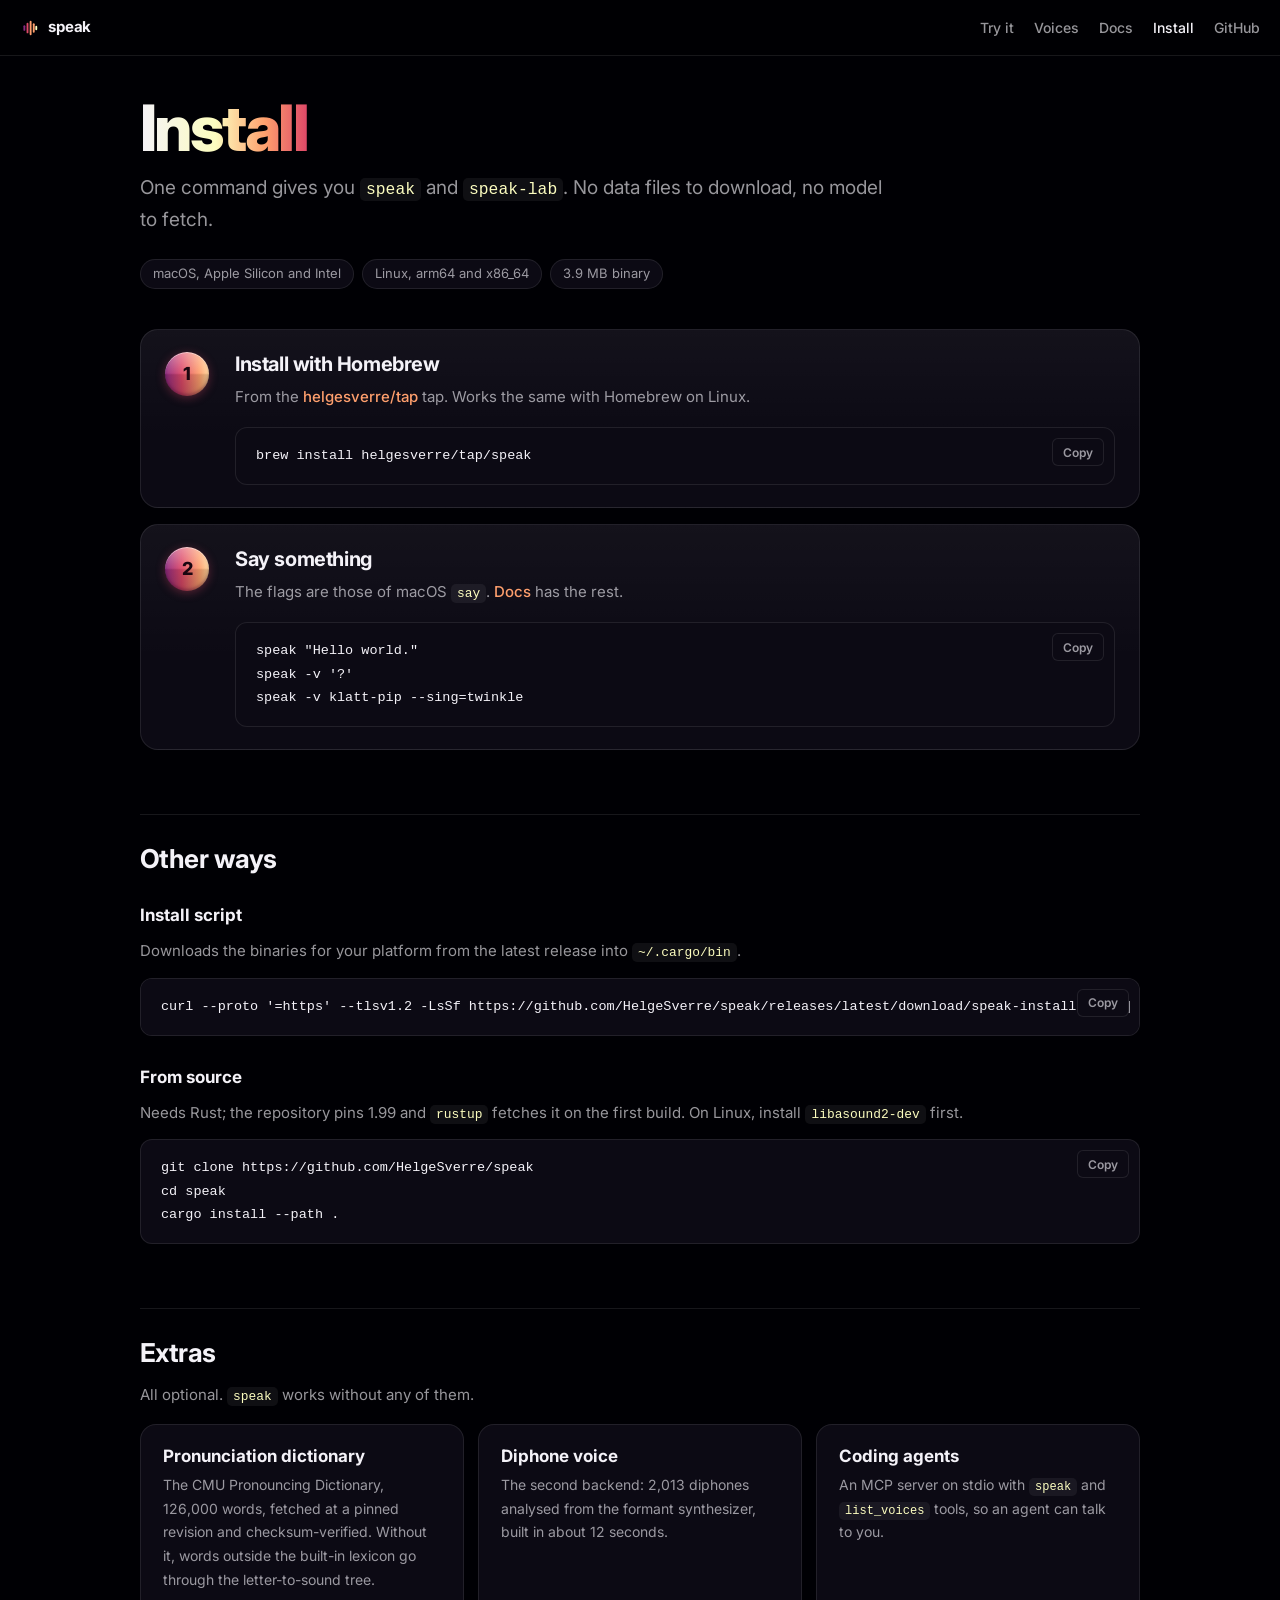
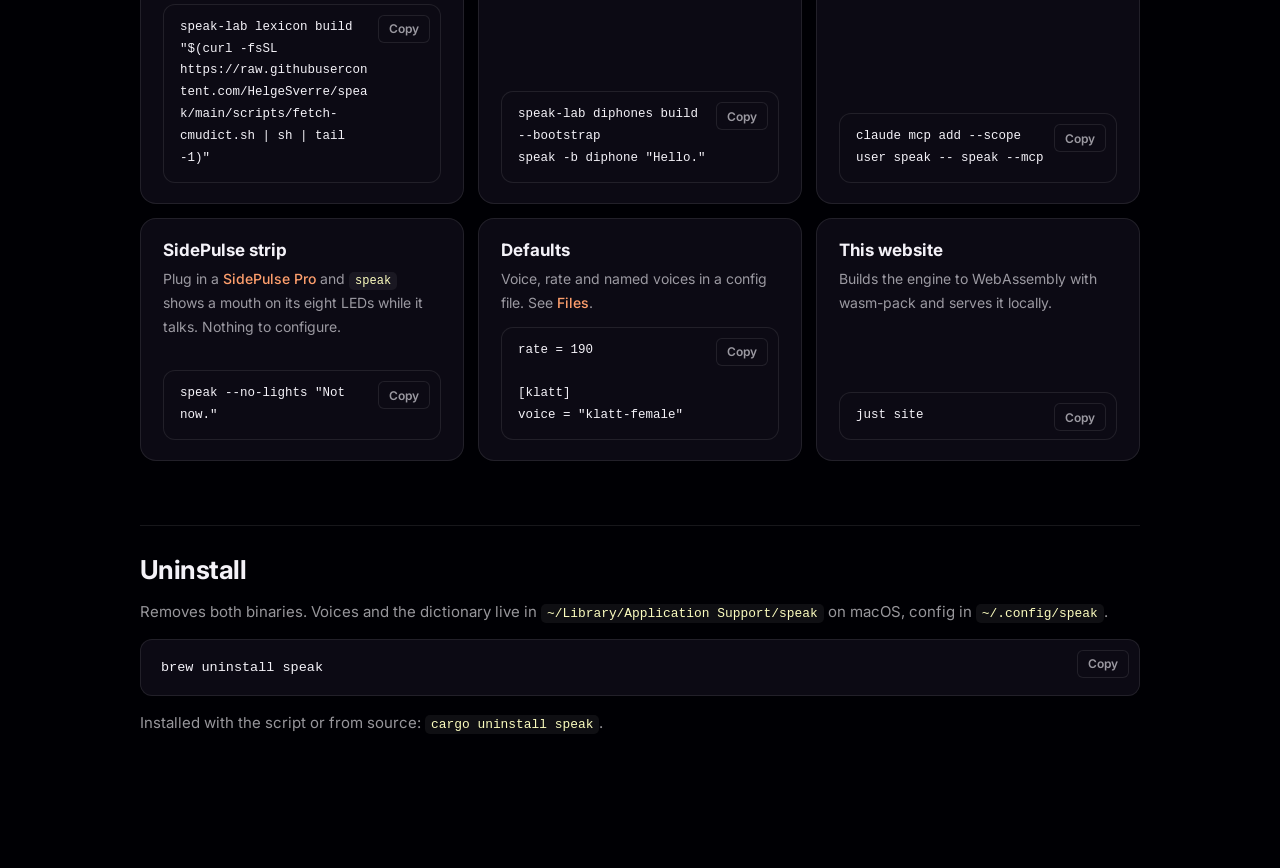
==== website/install.html @ 4596b424 "Browser build, MCP server, Homebrew release, and a shorter tail - Playback no longer waits ~3 s afte" ====
<!doctype html>
<html lang="en">
<head>
<meta charset="utf-8">
<title>Install · speak</title>
<meta name="viewport" content="width=device-width, initial-scale=1, viewport-fit=cover">
<meta name="description" content="Install speak with Homebrew, then add the CMU dictionary, the diphone voice, the MCP server for agents and a SidePulse strip.">
<meta name="theme-color" content="#000004">
<link rel="icon" type="image/svg+xml" href="logo.svg">
<link rel="preconnect" href="https://fonts.googleapis.com">
<link rel="preconnect" href="https://fonts.gstatic.com" crossorigin>
<link rel="stylesheet" href="https://fonts.googleapis.com/css2?family=Inter:wght@400;500;600;700;800&display=swap">
<link rel="stylesheet" href="home.css">
<link rel="stylesheet" href="docs.css">
</head>
<body class="page">
<header class="top">
  <a class="mark" href="./"><img src="logo.svg" alt="" width="20" height="20">speak</a>
  <nav>
    <a href="./">Try it</a>
    <a href="voices.html">Voices</a>
    <a href="docs.html">Docs</a>
    <a href="install.html" aria-current="page">Install</a>
    <a href="https://github.com/HelgeSverre/speak">GitHub</a>
  </nav>
</header>
<main class="content wide">
  <h1>Install</h1>
  <p class="lead">One command gives you <code>speak</code> and <code>speak-lab</code>. No data files to download, no model to fetch.</p>
  <ul class="facts">
    <li>macOS, Apple Silicon and Intel</li>
    <li>Linux, arm64 and x86_64</li>
    <li>3.9 MB binary</li>
  </ul>

  <ol class="steps">
    <li class="step">
      <h2>Install with Homebrew</h2>
      <p>From the <a href="https://github.com/HelgeSverre/homebrew-tap">helgesverre/tap</a> tap. Works the same with Homebrew on Linux.</p>
      <div class="block"><button class="copy" data-copy="#i-brew">Copy</button><pre id="i-brew" data-lang="sh"><code>brew install helgesverre/tap/speak</code></pre></div>
    </li>
    <li class="step">
      <h2>Say something</h2>
      <p>The flags are those of macOS <code>say</code>. <a href="docs.html">Docs</a> has the rest.</p>
      <div class="block"><button class="copy" data-copy="#i-try">Copy</button><pre id="i-try" data-lang="sh"><code>speak "Hello world."
speak -v '?'
speak -v klatt-pip --sing=twinkle</code></pre></div>
    </li>
  </ol>

  <h2>Other ways</h2>
  <h3>Install script</h3>
  <p>Downloads the binaries for your platform from the latest release into <code>~/.cargo/bin</code>.</p>
  <div class="block"><button class="copy" data-copy="#i-sh">Copy</button><pre id="i-sh" data-lang="sh"><code>curl --proto '=https' --tlsv1.2 -LsSf https://github.com/HelgeSverre/speak/releases/latest/download/speak-installer.sh | sh</code></pre></div>
  <h3>From source</h3>
  <p>Needs Rust; the repository pins 1.99 and <code>rustup</code> fetches it on the first build. On Linux, install <code>libasound2-dev</code> first.</p>
  <div class="block"><button class="copy" data-copy="#i-build">Copy</button><pre id="i-build" data-lang="sh"><code>git clone https://github.com/HelgeSverre/speak
cd speak
cargo install --path .</code></pre></div>

  <h2>Extras</h2>
  <p>All optional. <code>speak</code> works without any of them.</p>
  <div class="extras">
    <section class="extra">
      <h3>Pronunciation dictionary</h3>
      <p>The CMU Pronouncing Dictionary, 126,000 words, fetched at a pinned revision and checksum-verified. Without it, words outside the built-in lexicon go through the letter-to-sound tree.</p>
      <div class="block"><button class="copy" data-copy="#x-lex">Copy</button><pre id="x-lex" data-lang="sh"><code>speak-lab lexicon build &quot;$(curl -fsSL https://raw.githubusercontent.com/HelgeSverre/speak/main/scripts/fetch-cmudict.sh | sh | tail -1)&quot;</code></pre></div>
    </section>
    <section class="extra">
      <h3>Diphone voice</h3>
      <p>The second backend: 2,013 diphones analysed from the formant synthesizer, built in about 12 seconds.</p>
      <div class="block"><button class="copy" data-copy="#x-voice">Copy</button><pre id="x-voice" data-lang="sh"><code>speak-lab diphones build --bootstrap
speak -b diphone "Hello."</code></pre></div>
    </section>
    <section class="extra">
      <h3>Coding agents</h3>
      <p>An MCP server on stdio with <code>speak</code> and <code>list_voices</code> tools, so an agent can talk to you.</p>
      <div class="block"><button class="copy" data-copy="#x-mcp">Copy</button><pre id="x-mcp" data-lang="sh"><code>claude mcp add --scope user speak -- speak --mcp</code></pre></div>
    </section>
    <section class="extra">
      <h3>SidePulse strip</h3>
      <p>Plug in a <a href="https://sidepulse.io/pro">SidePulse Pro</a> and <code>speak</code> shows a mouth on its eight LEDs while it talks. Nothing to configure.</p>
      <div class="block"><button class="copy" data-copy="#x-pulse">Copy</button><pre id="x-pulse" data-lang="sh"><code>speak --no-lights "Not now."</code></pre></div>
    </section>
    <section class="extra">
      <h3>Defaults</h3>
      <p>Voice, rate and named voices in a config file. See <a href="docs.html#files">Files</a>.</p>
      <div class="block"><button class="copy" data-copy="#x-cfg">Copy</button><pre id="x-cfg" data-lang="toml"><code>rate = 190

[klatt]
voice = "klatt-female"</code></pre></div>
    </section>
    <section class="extra">
      <h3>This website</h3>
      <p>Builds the engine to WebAssembly with wasm-pack and serves it locally.</p>
      <div class="block"><button class="copy" data-copy="#x-site">Copy</button><pre id="x-site" data-lang="sh"><code>just site</code></pre></div>
    </section>
  </div>

  <h2>Uninstall</h2>
  <p>Removes both binaries. Voices and the dictionary live in <code>~/Library/Application Support/speak</code> on macOS, config in <code>~/.config/speak</code>.</p>
  <div class="block"><button class="copy" data-copy="#u-cmd">Copy</button><pre id="u-cmd" data-lang="sh"><code>brew uninstall speak</code></pre></div>
  <p>Installed with the script or from source: <code>cargo uninstall speak</code>.</p>
</main>
<script type="module">
  import { decorate } from "./engine.js";
  decorate();
</script>
</body>
</html>
---- website/home.css ----
/* Home: a full-screen instrument. Always dark; the spectrogram is the page.
 * The shared parts (tokens, nav, inputs, playhead) are also used by voices.css. */

:root {
  --ink: #000004;
  --ink-2: #0c0a14;
  --ink-3: #15121f;
  --line: rgba(255, 255, 255, 0.09);
  --fg: #f4f2f8;
  --fg-2: rgba(244, 242, 248, 0.62);
  --fg-3: rgba(244, 242, 248, 0.38);
  --hot: #fe9f6d;
  --hotter: #fcfdbf;
  --rose: #de4968;
  --plum: #8c2981;
  --magma: linear-gradient(90deg, var(--plum), var(--rose) 40%, var(--hot) 75%, var(--hotter));
  /* Raised: a soft top highlight and a darker base over the magma ramp. */
  --raised: linear-gradient(180deg, rgba(255, 255, 255, 0.38), rgba(255, 255, 255, 0.06) 48%, rgba(0, 0, 0, 0.12) 52%, rgba(0, 0, 0, 0.22)),
    linear-gradient(90deg, var(--plum), var(--rose) 38%, var(--hot) 78%, #ffd59a);
  --raised-shadow: inset 0 1px 0 rgba(255, 255, 255, 0.5), inset 0 -2px 3px rgba(60, 0, 40, 0.35),
    0 2px 10px rgba(222, 73, 104, 0.35);
  --font: "Inter", ui-sans-serif, system-ui, sans-serif;
  --mono: ui-monospace, "SF Mono", Menlo, Consolas, monospace;
  --tok-cmd: #fcfdbf;
  --tok-flag: #fe9f6d;
  --tok-str: #f4a8c0;
  --tok-plain: #f4f2f8;
  color-scheme: dark;
}

* {
  box-sizing: border-box;
}

[hidden] {
  display: none !important;
}

body {
  margin: 0;
  background: var(--ink);
  color: var(--fg);
  font: 400 15px/1.5 var(--font);
  -webkit-font-smoothing: antialiased;
  overflow: hidden;
}

.sr {
  position: absolute;
  width: 1px;
  height: 1px;
  overflow: hidden;
  clip-path: inset(50%);
}

:focus-visible {
  outline: 2px solid var(--hotter);
  outline-offset: 2px;
}

button {
  font: 600 14px var(--font);
  cursor: pointer;
}

select,
input:not([type="range"], [type="checkbox"], [type="radio"]) {
  font: 500 14px var(--font);
  color: var(--fg);
  background: var(--ink-2);
  border: 1px solid var(--line);
  border-radius: 8px;
  height: 36px;
  padding: 0 10px;
  width: 100%;
}
select:focus,
input:focus {
  border-color: var(--hot);
  outline: 0;
}
::placeholder {
  color: var(--fg-3);
}

.cmdline .arg {
  display: block;
  padding-left: 4ch;
  text-indent: -2ch;
}
.cmdline .arg.first {
  padding-left: 2ch;
}
.cmdline .arg:not(:last-child)::after {
  content: " \\";
  color: var(--fg-3);
}
.tok-cmd { color: var(--tok-cmd); white-space: nowrap; }
.tok-flag { color: var(--tok-flag); white-space: nowrap; }
.tok-str { color: var(--tok-str); }
.tok-plain { color: var(--tok-plain); }

.err {
  margin: 0;
  font-size: 13px;
  color: var(--rose);
}

.playhead {
  position: absolute;
  top: 0;
  bottom: 0;
  left: 0;
  width: 2px;
  background: var(--hotter);
  box-shadow: 0 0 18px 2px rgba(252, 253, 191, 0.55);
  pointer-events: none;
  will-change: transform;
  z-index: 3;
}

/* ── Stage ───────────────────────────────────────────────── */

.stage {
  height: 100vh;
  height: 100dvh;
  display: grid;
  grid-template-rows: auto auto auto auto minmax(0, 1fr) auto;
  grid-template-columns: minmax(0, 1fr);
  grid-template-areas: "top" "field" "controls" "sing" "scope" "bar";
  padding: env(safe-area-inset-top, 0px) max(20px, env(safe-area-inset-right, 0px)) 0 max(20px, env(safe-area-inset-left, 0px));
}

.top { grid-area: top; }
.field { grid-area: field; }
.controls { grid-area: controls; }
.singbar { grid-area: sing; }
.scope { grid-area: scope; }
.bar { grid-area: bar; }

/* The navbar, identical on every page: full width, a hairline under it. */
.top {
  position: sticky;
  top: 0;
  z-index: 20;
  display: flex;
  align-items: center;
  justify-content: space-between;
  gap: 16px;
  height: calc(56px + env(safe-area-inset-top, 0px));
  padding: env(safe-area-inset-top, 0px) max(20px, env(safe-area-inset-right, 0px)) 0 max(20px, env(safe-area-inset-left, 0px));
  background: rgba(0, 0, 4, 0.82);
  backdrop-filter: blur(12px);
  border-bottom: 1px solid var(--line);
}
/* On the home page the stage already pads the sides and the top. */
.stage > .top {
  margin: calc(-1 * env(safe-area-inset-top, 0px)) calc(-1 * max(20px, env(safe-area-inset-right, 0px))) 0 calc(-1 * max(20px, env(safe-area-inset-left, 0px)));
}
.top nav a[aria-current="page"] {
  color: var(--fg);
}
.mark {
  display: flex;
  gap: 8px;
  align-items: center;
  color: var(--fg);
  text-decoration: none;
  font-weight: 700;
  letter-spacing: -0.01em;
}
.top nav {
  display: flex;
  gap: 20px;
  overflow-x: auto;
  scrollbar-width: none;
}
.top nav a {
  color: var(--fg-2);
  text-decoration: none;
  font-size: 14px;
  font-weight: 500;
  white-space: nowrap;
}
.top nav a:hover {
  color: var(--fg);
}

/* ── Text field with the play button inside ──────────────── */

.field {
  position: relative;
  margin: 1.5vh 0 14px;
}
.say {
  display: block;
  width: 100%;
  resize: none;
  border: 1px solid var(--line);
  border-radius: 18px;
  outline: 0;
  background: var(--ink-2);
  color: var(--fg);
  font: 700 clamp(24px, 3.4vw, 50px) / 1.15 var(--font);
  letter-spacing: -0.025em;
  padding: 0.42em 3.2em 0.5em 0.6em;
  caret-color: var(--hot);
  field-sizing: content;
  min-height: 2em;
  max-height: 28vh;
  transition: border-color 0.15s, box-shadow 0.15s;
}
.say:hover {
  border-color: rgba(255, 255, 255, 0.18);
}
.say:focus {
  border-color: rgba(254, 159, 109, 0.7);
  box-shadow: 0 0 0 4px rgba(254, 159, 109, 0.12);
}
.say::selection {
  background: rgba(254, 159, 109, 0.35);
}
.play {
  position: absolute;
  right: 14px;
  top: 50%;
  transform: translateY(-50%);
  width: clamp(48px, 4.6vw, 64px);
  aspect-ratio: 1;
  border: 0;
  border-radius: 50%;
  background: var(--raised);
  background-origin: border-box;
  color: var(--ink);
  display: grid;
  place-items: center;
  box-shadow: var(--raised-shadow), 0 6px 30px rgba(222, 73, 104, 0.35);
  transition: transform 0.12s, box-shadow 0.2s;
}
.play:hover:not(:disabled) {
  transform: translateY(-50%) scale(1.05);
  box-shadow: var(--raised-shadow), 0 8px 40px rgba(254, 159, 109, 0.45);
}
.play:disabled {
  opacity: 0.35;
  cursor: wait;
}
.play svg {
  width: 44%;
  fill: currentColor;
}
.play .i-stop,
.play.on .i-play {
  display: none;
}
.play.on .i-stop {
  display: block;
}

/* ── Voice chips and the rate ruler ──────────────────────── */

.controls {
  display: flex;
  align-items: center;
  gap: 16px;
  margin-bottom: 16px;
  min-width: 0;
}
.voices {
  flex: 1;
  min-width: 0;
  display: flex;
  gap: 6px;
  overflow-x: auto;
  scrollbar-width: none;
  mask-image: linear-gradient(90deg, #000 92%, transparent);
  padding: 2px;
}
.chip {
  flex: none;
  height: 36px;
  padding: 0 14px;
  border-radius: 18px;
  border: 1px solid var(--line);
  background: var(--ink-2);
  color: var(--fg-2);
  font: 600 13px var(--font);
  transition: color 0.15s, border-color 0.15s, background 0.15s;
}
.chip:hover {
  color: var(--fg);
  border-color: rgba(255, 255, 255, 0.2);
}
.chip[aria-checked="true"],
.mode button[aria-checked="true"],
.preset.on {
  color: #1a0610;
  border-color: transparent;
  background: var(--raised);
  background-origin: border-box;
  box-shadow: var(--raised-shadow);
  text-shadow: 0 1px 0 rgba(255, 255, 255, 0.35);
}

.mode {
  flex: none;
  display: flex;
  padding: 3px;
  gap: 3px;
  border-radius: 21px;
  border: 1px solid var(--line);
  background: var(--ink-2);
}
.mode button {
  height: 30px;
  padding: 0 16px;
  border-radius: 15px;
  border: 1px solid transparent;
  background: transparent;
  color: var(--fg-2);
  font: 700 13px var(--font);
}
.mode button:hover {
  color: var(--fg);
}

.singbar {
  display: flex;
  gap: 10px;
  align-items: center;
  margin: -4px 0 16px;
  min-width: 0;
}
.presets {
  flex: none;
  display: flex;
  gap: 6px;
}
.preset {
  height: 34px;
  padding: 0 12px;
  border-radius: 17px;
  border: 1px solid var(--line);
  background: var(--ink-2);
  color: var(--fg-2);
  font: 600 12px var(--font);
}
.preset:hover {
  color: var(--fg);
  border-color: rgba(255, 255, 255, 0.2);
}
.melody.bad {
  border-color: var(--rose) !important;
}
.melody {
  flex: 1;
  min-width: 0;
  height: 34px !important;
  border-radius: 17px !important;
  padding: 0 14px !important;
  font: 500 13px var(--mono) !important;
  color: var(--hotter) !important;
}

.rate {
  flex: none;
  position: relative;
  width: 220px;
  height: 36px;
  border-radius: 18px;
  border: 1px solid var(--line);
  background:
    repeating-linear-gradient(90deg, transparent 0 9px, rgba(255, 255, 255, 0.1) 9px 10px) center / 100% 40% no-repeat,
    var(--ink-2);
  cursor: ew-resize;
  touch-action: none;
  overflow: hidden;
  user-select: none;
}
.rate:focus-visible {
  outline-offset: 2px;
}
.rate-fill {
  position: absolute;
  inset: 0 auto 0 0;
  width: 25%;
  background:
    linear-gradient(180deg, rgba(255, 255, 255, 0.22), transparent 50%, rgba(0, 0, 0, 0.2)),
    linear-gradient(90deg, rgba(140, 41, 129, 0.6), rgba(254, 159, 109, 0.85));
  border-right: 2px solid var(--hotter);
}
.rate-label {
  position: absolute;
  inset: 0;
  display: flex;
  align-items: center;
  justify-content: center;
  gap: 4px;
  font: 500 12px var(--mono);
  color: var(--fg-2);
  pointer-events: none;
}
.rate-label b {
  font-size: 14px;
  color: var(--fg);
}

/* ── Spectrogram, pitch curve ────────────────────────────── */

.scope {
  position: relative;
  min-height: 180px;
  margin-inline: calc(-1 * max(20px, env(safe-area-inset-left, 0px)));
  border-block: 1px solid var(--line);
  background: var(--ink);
  overflow: hidden;
}
#spec {
  position: absolute;
  inset: 32px 0 0;
  width: 100%;
  height: calc(100% - 32px);
  display: block;
}
.words {
  position: absolute;
  inset: 0 0 auto;
  height: 32px;
  font: 500 13px/32px var(--font);
  color: var(--fg-3);
  border-bottom: 1px solid var(--line);
  overflow: hidden;
}
.words span {
  position: absolute;
  top: 0;
  padding-left: 6px;
  border-left: 1px solid var(--line);
  white-space: nowrap;
  overflow: hidden;
  transition: color 0.1s linear;
}
.words span.now {
  color: var(--hotter);
  border-left-color: var(--hot);
}
.words span.said {
  color: var(--fg-2);
}

.pitch {
  position: absolute;
  inset: 32px 0 0;
  width: 100%;
  height: calc(100% - 32px);
  overflow: visible;
  z-index: 2;
}
.pitch .curve {
  fill: none;
  stroke: var(--hotter);
  stroke-width: 2;
  stroke-linejoin: round;
  filter: drop-shadow(0 0 6px rgba(252, 253, 191, 0.6));
}
.pitch .shadow {
  fill: none;
  stroke: rgba(0, 0, 4, 0.75);
  stroke-width: 6;
  stroke-linejoin: round;
}
.pitch .grid {
  stroke: rgba(255, 255, 255, 0.07);
  stroke-dasharray: 2 6;
}
.pitch .grid-label {
  fill: var(--fg-3);
  font: 500 10px var(--mono);
}
.pitch .dot {
  fill: var(--ink);
  stroke: var(--hotter);
  stroke-width: 2;
  cursor: ns-resize;
}
.pitch .dot:hover,
.pitch .dot.drag {
  fill: var(--hotter);
}
.pitch .hit {
  fill: transparent;
  cursor: ns-resize;
}
.pitch .hz {
  fill: var(--hotter);
  font: 600 11px var(--mono);
  paint-order: stroke;
  stroke: var(--ink);
  stroke-width: 3px;
}

.pitch .row-line {
  stroke: rgba(255, 255, 255, 0.05);
}
.pitch .row-line.c {
  stroke: rgba(255, 255, 255, 0.14);
}
.pitch .row-label {
  fill: var(--fg-3);
  font: 500 10px var(--mono);
}
.pitch .note rect {
  fill: url(#note-fill);
  stroke: rgba(252, 253, 191, 0.85);
  stroke-width: 1;
  cursor: ns-resize;
}
.pitch .note.loop rect {
  opacity: 0.55;
}
.pitch .note.drag rect,
.pitch .note:hover rect {
  stroke: var(--hotter);
  stroke-width: 2;
}
.pitch .note text {
  fill: #1a0610;
  font: 700 10px var(--mono);
  pointer-events: none;
}
.pitch .note .edge {
  fill: transparent;
  stroke: none;
  cursor: ew-resize;
}

.veil {
  position: absolute;
  top: 32px;
  bottom: 0;
  right: 0;
  left: 0;
  background: rgba(0, 0, 4, 0.62);
  pointer-events: none;
  z-index: 1;
}
.hud {
  position: absolute;
  left: 12px;
  top: 42px;
  display: flex;
  gap: 8px;
  align-items: center;
  z-index: 4;
}
.hud span {
  padding: 3px 9px;
  border-radius: 6px;
  background: rgba(0, 0, 4, 0.72);
  font: 500 12px var(--mono);
  color: var(--fg-3);
}
.hud span.err {
  color: var(--rose);
}
.reset {
  height: 24px;
  padding: 0 10px;
  border-radius: 6px;
  border: 1px solid rgba(254, 159, 109, 0.5);
  background: rgba(0, 0, 4, 0.72);
  color: var(--hot);
  font-size: 12px;
}
.hint-pitch {
  position: absolute;
  right: 14px;
  top: 42px;
  padding: 3px 9px;
  border-radius: 6px;
  background: rgba(0, 0, 4, 0.72);
  font: 500 12px var(--font);
  color: var(--fg-2);
  pointer-events: none;
  z-index: 4;
  transition: opacity 0.4s;
}
.hint-pitch.gone {
  opacity: 0;
}


/* ── Footer: LEDs and the command ────────────────────────── */

.pulse {
  position: relative;
  flex: none;
  border-radius: 20px;
}
.pop {
  position: absolute;
  left: 0;
  bottom: calc(100% + 12px);
  width: 300px;
  padding: 14px 16px;
  border-radius: 12px;
  background: var(--ink-3);
  border: 1px solid rgba(255, 255, 255, 0.14);
  box-shadow: 0 18px 50px rgba(0, 0, 0, 0.6);
  font-size: 13px;
  line-height: 1.5;
  color: var(--fg-2);
  opacity: 0;
  visibility: hidden;
  transform: translateY(4px);
  transition: opacity 0.15s, transform 0.15s, visibility 0.15s;
  z-index: 10;
}
/* A bridge so the pointer can travel from the strip to the card. */
.pop::after {
  content: "";
  position: absolute;
  left: 0;
  right: 0;
  top: 100%;
  height: 14px;
}
.pulse:hover .pop,
.pulse:focus-within .pop {
  opacity: 1;
  visibility: visible;
  transform: none;
}
.pop strong {
  display: block;
  color: var(--fg);
  font-size: 14px;
  margin-bottom: 4px;
}
.pop p {
  margin: 0 0 8px;
}
.pop code {
  font: 500 12px var(--mono);
  color: var(--hotter);
}
.pop a {
  color: var(--hot);
  font-weight: 600;
  text-decoration: none;
}
.pop a:hover {
  text-decoration: underline;
}
.pulse:hover .strip {
  border-color: rgba(255, 255, 255, 0.22);
}

.bar {
  display: flex;
  align-items: center;
  gap: 16px;
  padding: 12px 0 calc(14px + env(safe-area-inset-bottom, 0px));
}
.strip {
  flex: none;
  display: grid;
  grid-template-columns: repeat(8, 12px);
  gap: 6px;
  padding: 11px 14px;
  border-radius: 20px;
  background: #050407;
  border: 1px solid var(--line);
}
.strip i {
  width: 12px;
  height: 12px;
  border-radius: 50%;
  background: var(--led, #0e0c14);
  box-shadow: 0 0 12px 2px var(--glow, transparent);
}
.cmdline {
  flex: 1;
  display: flex;
  align-items: center;
  gap: 6px;
  min-width: 0;
  background: var(--ink-2);
  border: 1px solid var(--line);
  border-radius: 10px;
  padding: 5px 5px 5px 14px;
}
.cmdline {
  align-items: flex-start;
}
.cmdline pre {
  flex: 1;
  margin: 0;
  padding: 1px 0;
  white-space: pre-wrap;
  overflow-wrap: break-word;
  max-height: calc(6 * 22px + 2px);
  overflow-y: auto;
  font: 500 13px/22px var(--mono);
}
.copy {
  flex: none;
  height: 28px;
  padding: 0 10px;
  border-radius: 6px;
  font-size: 12px;
  color: var(--fg-2);
  background: transparent;
  border: 1px solid var(--line);
}
.copy:hover {
  color: var(--fg);
  border-color: var(--fg-3);
}
.copy.done {
  color: var(--hot);
  border-color: var(--hot);
}

@media (max-width: 760px) {
  .controls {
    flex-direction: column;
    align-items: stretch;
    gap: 10px;
  }
  .rate {
    width: 100%;
  }
  .bar {
    flex-direction: column;
    align-items: stretch;
    gap: 10px;
  }
  .pulse {
    display: none;
  }
  .hint-pitch {
    display: none;
  }
}
---- website/docs.css ----
/* Docs and Install: reading pages in the home page's dark style. Builds on home.css. */

body.page {
  overflow: auto;
}
html {
  scroll-padding-top: 80px;
}


a {
  color: var(--hot);
  text-decoration: none;
  font-weight: 500;
}
a:hover {
  color: var(--hotter);
  text-decoration: underline;
  text-underline-offset: 3px;
}

/* ── Layout ──────────────────────────────────────────────── */

.layout {
  display: flex;
  max-width: 1240px;
  margin: 0 auto;
}
.sidebar {
  position: sticky;
  top: 56px;
  align-self: flex-start;
  width: 240px;
  flex-shrink: 0;
  max-height: calc(100vh - 56px);
  overflow-y: auto;
  padding: 36px 24px 80px max(24px, env(safe-area-inset-left, 0px));
  scrollbar-width: thin;
}
.sidebar h2 {
  margin: 0 0 6px;
  padding: 0;
  border: 0;
  font-size: 11px;
  font-weight: 600;
  text-transform: uppercase;
  letter-spacing: 0.08em;
  color: var(--fg-3);
}
.sidebar ul {
  list-style: none;
  margin: 0 0 24px;
  padding: 0;
}
.sidebar a {
  display: block;
  padding: 5px 10px;
  margin-left: -10px;
  border-radius: 8px;
  font-size: 14px;
  color: var(--fg-2);
}
.sidebar a:hover,
.sidebar a.on {
  color: var(--fg);
  background: rgba(255, 255, 255, 0.05);
  text-decoration: none;
}
.sidebar a.on {
  color: var(--hotter);
}

.content {
  flex: 1;
  min-width: 0;
  max-width: 880px;
  padding: 40px 40px 120px;
}
.content.wide {
  max-width: 1080px;
  margin: 0 auto;
}
@media (max-width: 960px) {
  .sidebar {
    display: none;
  }
  .content {
    padding: 28px max(20px, env(safe-area-inset-left, 0px)) 96px;
  }
}

/* ── Type ────────────────────────────────────────────────── */

.content h1 {
  margin: 0 0 12px;
  font: 800 clamp(40px, 5vw, 64px) / 1 var(--font);
  letter-spacing: -0.04em;
  background: linear-gradient(90deg, var(--fg), var(--hotter) 45%, var(--hot) 75%, var(--rose));
  -webkit-background-clip: text;
  background-clip: text;
  color: transparent;
  width: fit-content;
}
.lead {
  margin: 0 0 8px;
  font-size: 19px;
  line-height: 1.55;
  color: var(--fg-2);
  max-width: 40em;
}
.content h2 {
  margin: 64px 0 14px;
  padding-top: 28px;
  border-top: 1px solid var(--line);
  font: 700 26px / 1.2 var(--font);
  letter-spacing: -0.02em;
  color: var(--fg);
}
.content h3 {
  margin: 30px 0 8px;
  font: 700 17px / 1.3 var(--font);
  color: var(--fg);
}
.content p {
  margin: 12px 0;
  line-height: 1.7;
  color: var(--fg-2);
}
.content strong {
  color: var(--fg);
}
:not(pre) > code {
  font: 500 0.86em var(--mono);
  color: var(--hotter);
  background: rgba(255, 255, 255, 0.06);
  border-radius: 5px;
  padding: 2px 6px;
}
a > code {
  color: inherit;
}

/* ── Code blocks ─────────────────────────────────────────── */

.block {
  position: relative;
  margin: 14px 0;
  background: var(--ink-2);
  border: 1px solid var(--line);
  border-radius: 12px;
  overflow-x: auto;
}
.block pre {
  margin: 0;
  padding: 16px 20px;
  padding-right: 80px;
  font: 500 13.5px/1.75 var(--mono);
  color: var(--tok-plain);
  white-space: pre;
  width: fit-content;
  min-width: 100%;
}
.block .copy {
  position: absolute;
  top: 10px;
  right: 10px;
  background: var(--ink-2);
}
.tok-key { color: var(--rose); }
.tok-num { color: var(--hot); }
.tok-com { color: var(--fg-3); }

/* ── Tables ──────────────────────────────────────────────── */

.table {
  margin: 18px 0;
  overflow-x: auto;
  border: 1px solid var(--line);
  border-radius: 12px;
}
table {
  border-collapse: collapse;
  width: 100%;
  font-size: 14px;
  line-height: 1.6;
}
th,
td {
  padding: 10px 16px;
  text-align: left;
  vertical-align: top;
  border-bottom: 1px solid var(--line);
  color: var(--fg-2);
}
tr:last-child > * {
  border-bottom: 0;
}
th {
  font-size: 11px;
  font-weight: 600;
  text-transform: uppercase;
  letter-spacing: 0.07em;
  color: var(--fg-3);
  background: rgba(255, 255, 255, 0.02);
}
td:first-child {
  white-space: nowrap;
}
@media (max-width: 640px) {
  td:first-child {
    white-space: normal;
  }
}

/* ── Install page ────────────────────────────────────────── */

.facts {
  display: flex;
  flex-wrap: wrap;
  gap: 8px;
  margin: 22px 0 0;
  padding: 0;
  list-style: none;
}
.facts li {
  height: 30px;
  display: flex;
  align-items: center;
  padding: 0 12px;
  border-radius: 15px;
  border: 1px solid var(--line);
  background: var(--ink-2);
  font-size: 13px;
  color: var(--fg-2);
}

.steps {
  list-style: none;
  margin: 40px 0 0;
  padding: 0;
  display: grid;
  gap: 16px;
  counter-reset: step;
}
.step {
  display: grid;
  grid-template-columns: 52px minmax(0, 1fr);
  gap: 4px 18px;
  padding: 22px 24px 18px;
  border-radius: 18px;
  border: 1px solid var(--line);
  background: linear-gradient(180deg, rgba(255, 255, 255, 0.03), transparent 60%), var(--ink-2);
  counter-increment: step;
}
.step::before {
  content: counter(step);
  grid-row: span 3;
  width: 44px;
  height: 44px;
  border-radius: 50%;
  display: grid;
  place-items: center;
  font: 800 18px var(--font);
  color: #1a0610;
  background: var(--raised);
  box-shadow: var(--raised-shadow);
}
.step h2 {
  margin: 0;
  padding: 0;
  border: 0;
  font-size: 20px;
  align-self: center;
}
.step p {
  margin: 4px 0;
}
.step .block {
  margin: 10px 0 4px;
}
@media (max-width: 560px) {
  .step {
    grid-template-columns: minmax(0, 1fr);
  }
  .step::before {
    grid-row: auto;
  }
}

.extras {
  display: grid;
  grid-template-columns: repeat(auto-fill, minmax(min(100%, 320px), 1fr));
  gap: 14px;
  margin-top: 16px;
}
.extra {
  display: flex;
  flex-direction: column;
  gap: 6px;
  min-width: 0;
  padding: 20px 22px;
  border-radius: 16px;
  border: 1px solid var(--line);
  background: var(--ink-2);
}
.extra h3 {
  margin: 0;
}
.extra p {
  margin: 0 0 6px;
  font-size: 14px;
  flex: 1;
}
.extra .block {
  margin: 0;
}
.extra .block pre {
  padding: 12px 16px;
  padding-right: 72px;
  font-size: 12.5px;
  white-space: pre-wrap;
  overflow-wrap: anywhere;
  width: auto;
}
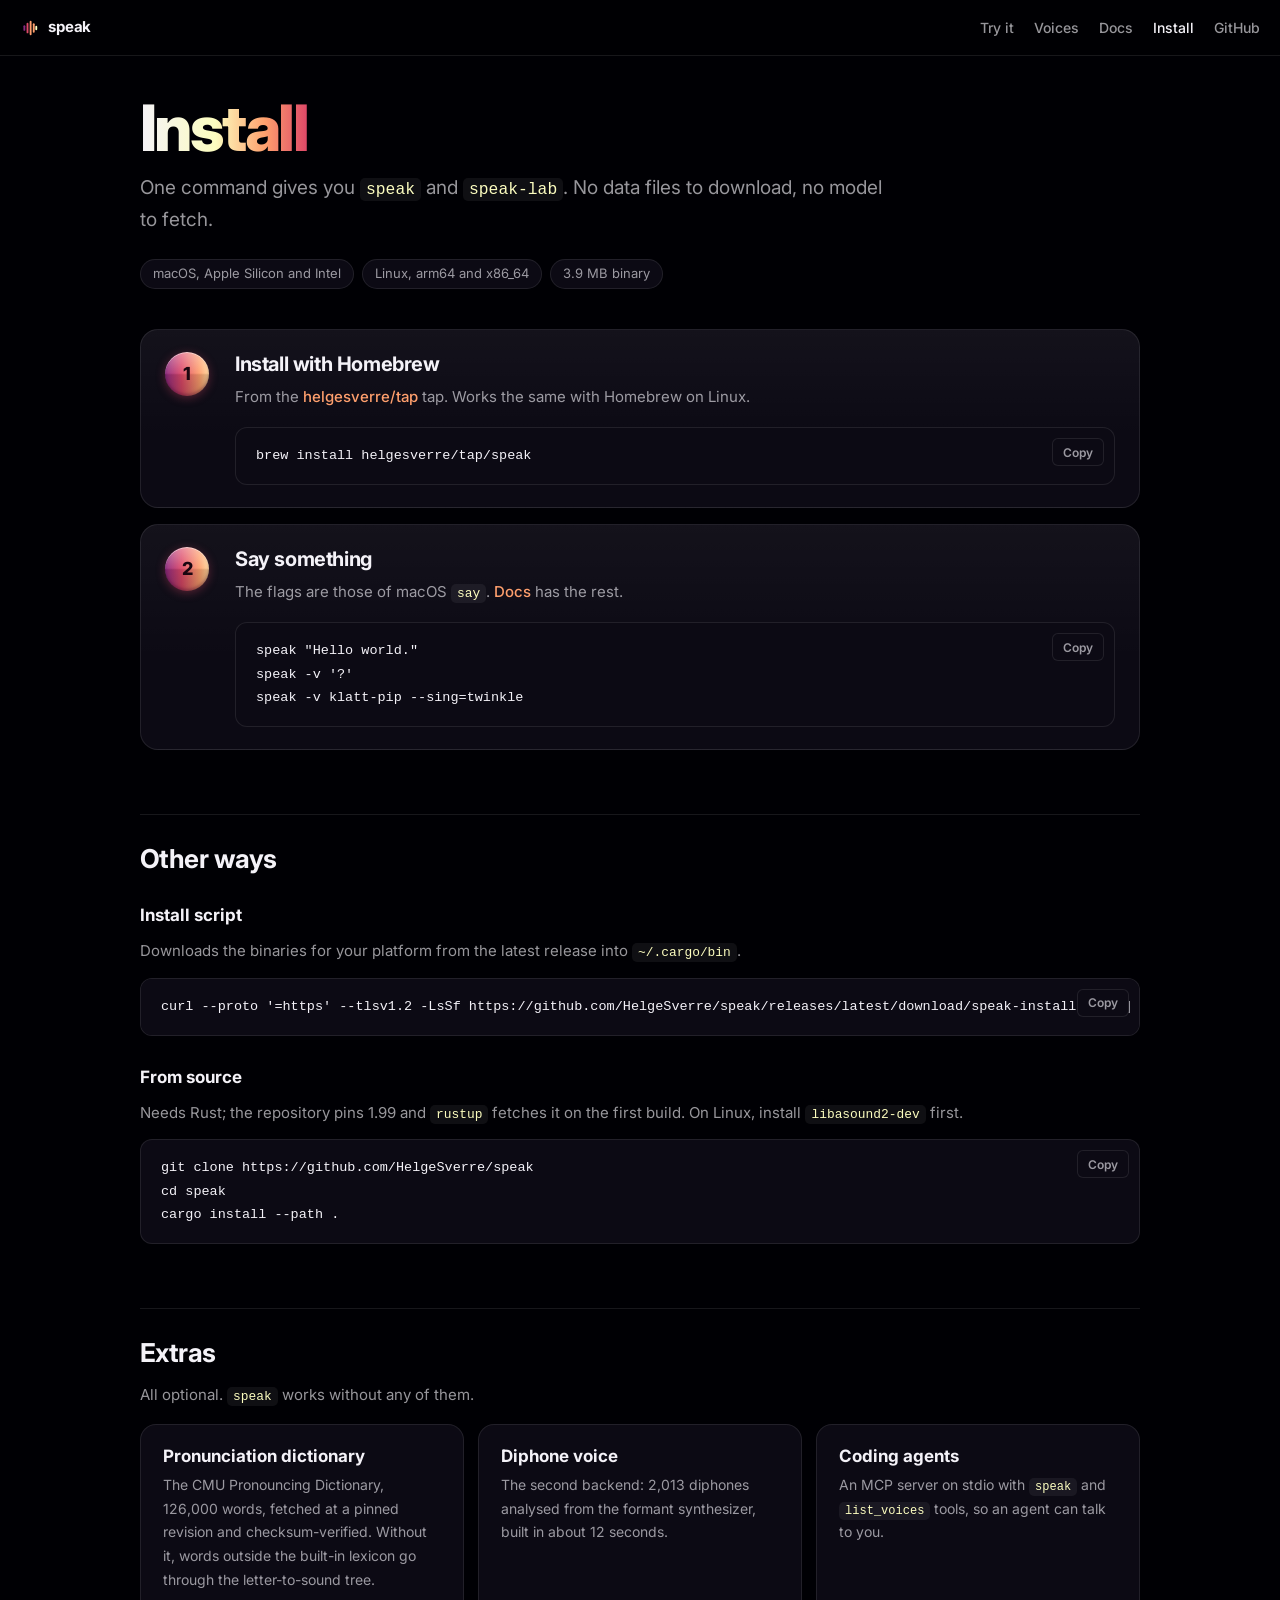
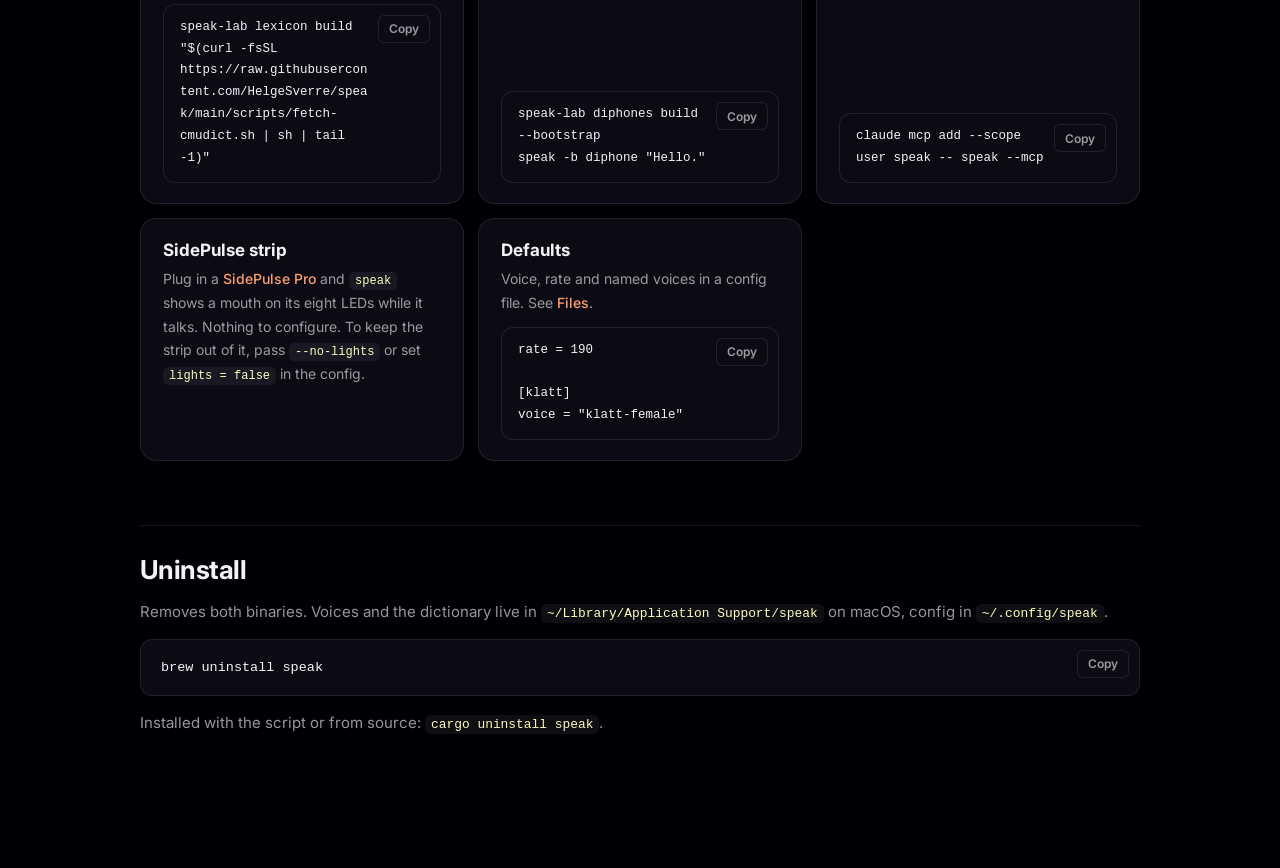
==== commit 825a37be: "Install page: no website card; SidePulse card explains how to turn it off instead of showing it" ====
--- a/website/install.html
+++ b/website/install.html
@@ -79,8 +79,7 @@
     </section>
     <section class="extra">
       <h3>SidePulse strip</h3>
-      <p>Plug in a <a href="https://sidepulse.io/pro">SidePulse Pro</a> and <code>speak</code> shows a mouth on its eight LEDs while it talks. Nothing to configure.</p>
-      <div class="block"><button class="copy" data-copy="#x-pulse">Copy</button><pre id="x-pulse" data-lang="sh"><code>speak --no-lights "Not now."</code></pre></div>
+      <p>Plug in a <a href="https://sidepulse.io/pro">SidePulse Pro</a> and <code>speak</code> shows a mouth on its eight LEDs while it talks. Nothing to configure. To keep the strip out of it, pass <code>--no-lights</code> or set <code>lights = false</code> in the config.</p>
     </section>
     <section class="extra">
       <h3>Defaults</h3>
@@ -89,11 +88,6 @@
 
 [klatt]
 voice = "klatt-female"</code></pre></div>
-    </section>
-    <section class="extra">
-      <h3>This website</h3>
-      <p>Builds the engine to WebAssembly with wasm-pack and serves it locally.</p>
-      <div class="block"><button class="copy" data-copy="#x-site">Copy</button><pre id="x-site" data-lang="sh"><code>just site</code></pre></div>
     </section>
   </div>
 
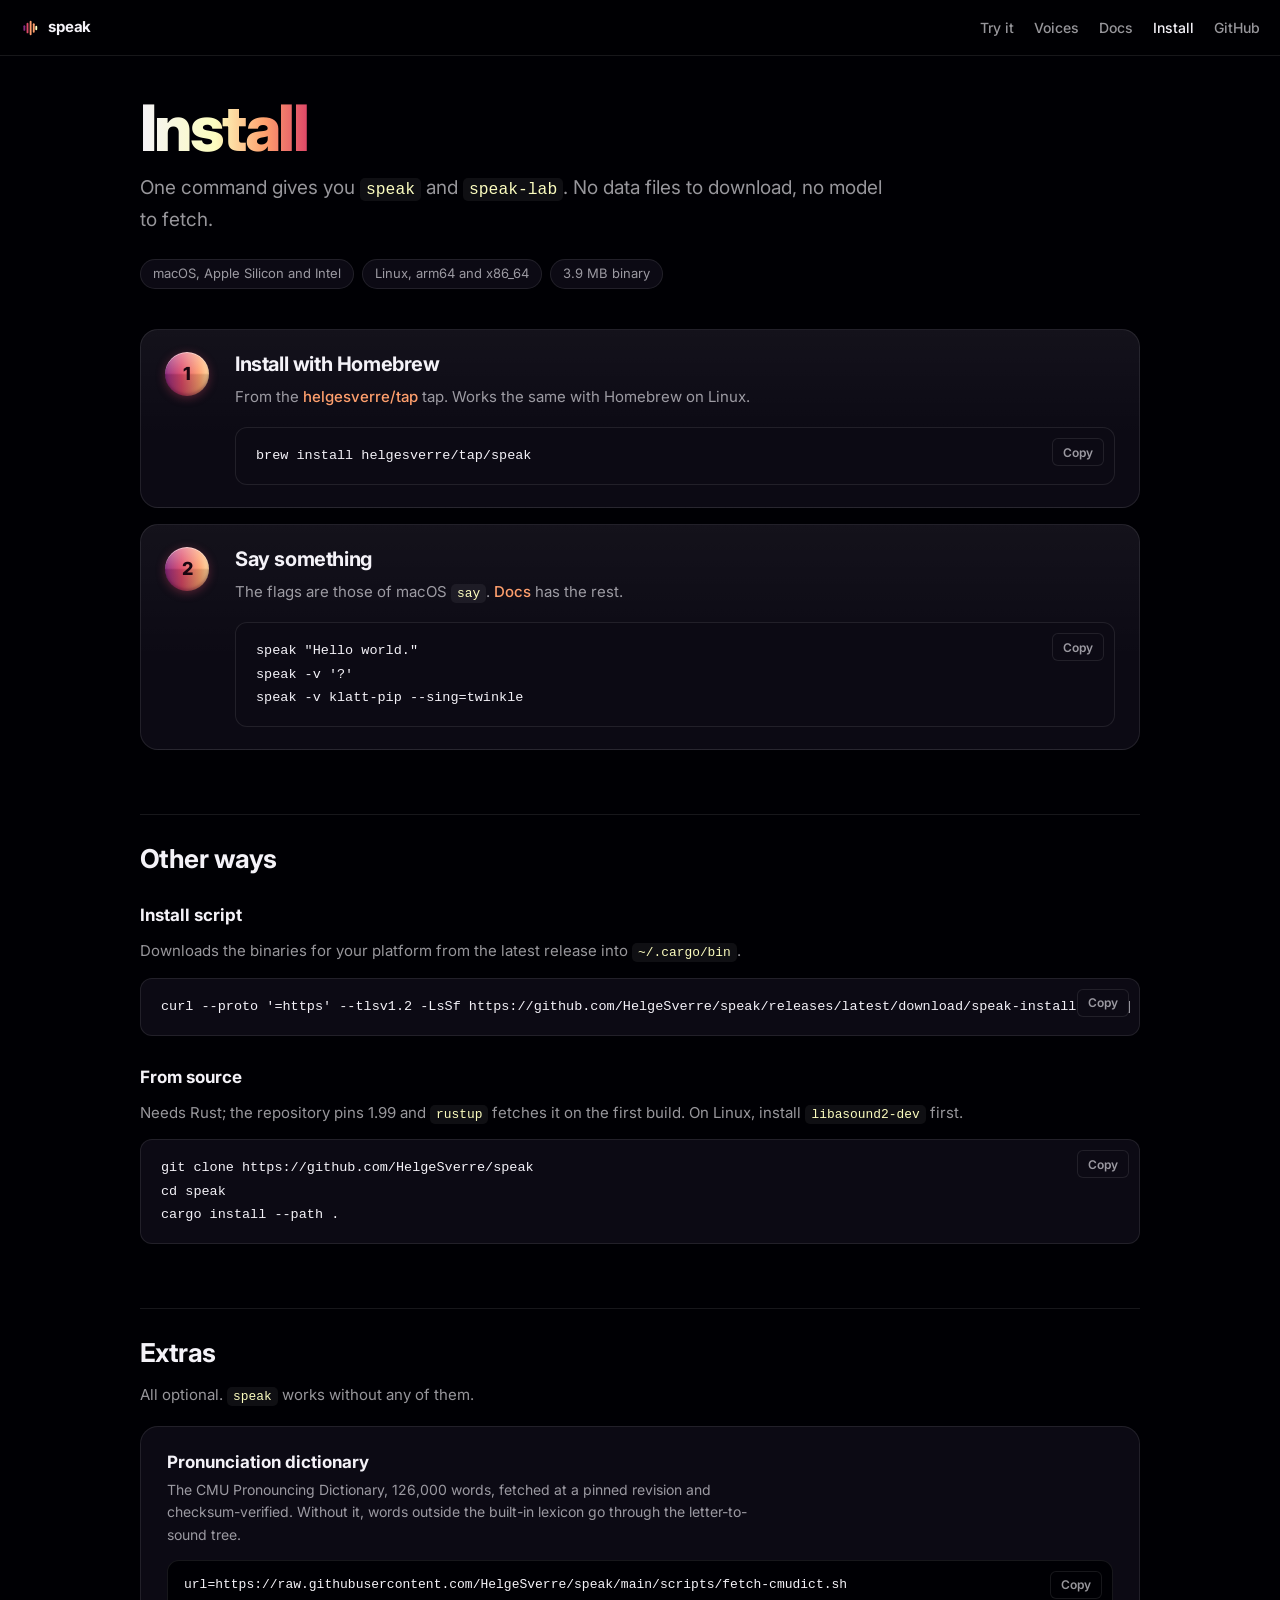
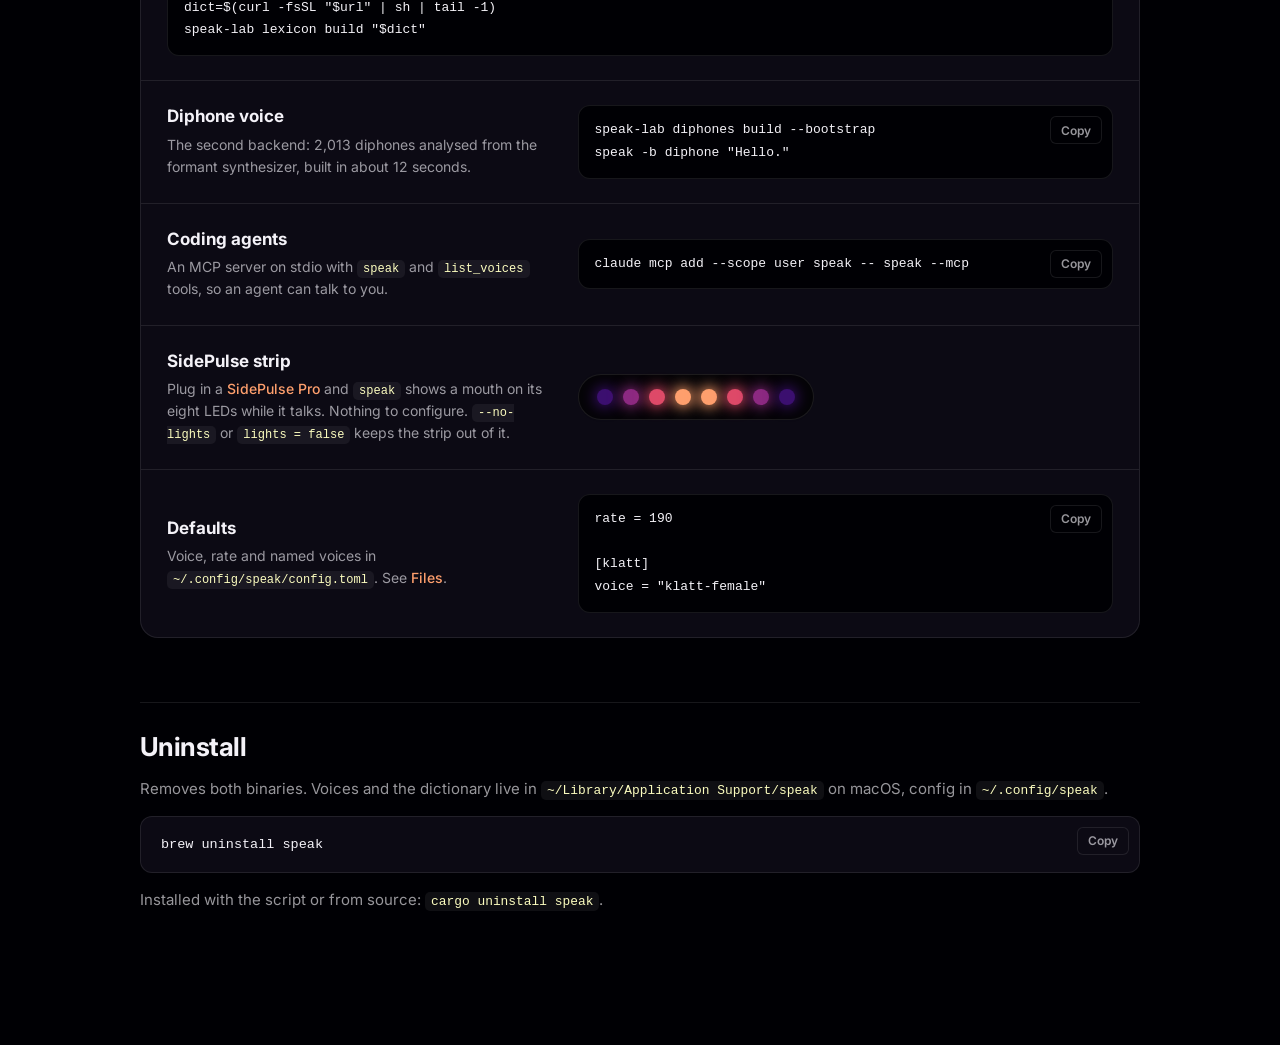
==== commit 3ae90962: "Install page: extras as rows, dictionary command on three lines, LED mouth for SidePulse Code blocks" ====
--- a/website/install.html
+++ b/website/install.html
@@ -61,33 +61,56 @@
   <h2>Extras</h2>
   <p>All optional. <code>speak</code> works without any of them.</p>
   <div class="extras">
-    <section class="extra">
-      <h3>Pronunciation dictionary</h3>
-      <p>The CMU Pronouncing Dictionary, 126,000 words, fetched at a pinned revision and checksum-verified. Without it, words outside the built-in lexicon go through the letter-to-sound tree.</p>
-      <div class="block"><button class="copy" data-copy="#x-lex">Copy</button><pre id="x-lex" data-lang="sh"><code>speak-lab lexicon build &quot;$(curl -fsSL https://raw.githubusercontent.com/HelgeSverre/speak/main/scripts/fetch-cmudict.sh | sh | tail -1)&quot;</code></pre></div>
+    <section class="extra stacked">
+      <div class="extra-text">
+        <h3>Pronunciation dictionary</h3>
+        <p>The CMU Pronouncing Dictionary, 126,000 words, fetched at a pinned revision and checksum-verified. Without it, words outside the built-in lexicon go through the letter-to-sound tree.</p>
+      </div>
+      <div class="extra-code">
+        <div class="block"><button class="copy" data-copy="#x-lex">Copy</button><pre id="x-lex" data-lang="sh"><code>url=https://raw.githubusercontent.com/HelgeSverre/speak/main/scripts/fetch-cmudict.sh
+dict=$(curl -fsSL &quot;$url&quot; | sh | tail -1)
+speak-lab lexicon build &quot;$dict&quot;</code></pre></div>
+      </div>
     </section>
     <section class="extra">
-      <h3>Diphone voice</h3>
-      <p>The second backend: 2,013 diphones analysed from the formant synthesizer, built in about 12 seconds.</p>
-      <div class="block"><button class="copy" data-copy="#x-voice">Copy</button><pre id="x-voice" data-lang="sh"><code>speak-lab diphones build --bootstrap
-speak -b diphone "Hello."</code></pre></div>
+      <div class="extra-text">
+        <h3>Diphone voice</h3>
+        <p>The second backend: 2,013 diphones analysed from the formant synthesizer, built in about 12 seconds.</p>
+      </div>
+      <div class="extra-code">
+        <div class="block"><button class="copy" data-copy="#x-voice">Copy</button><pre id="x-voice" data-lang="sh"><code>speak-lab diphones build --bootstrap
+speak -b diphone &quot;Hello.&quot;</code></pre></div>
+      </div>
     </section>
     <section class="extra">
-      <h3>Coding agents</h3>
-      <p>An MCP server on stdio with <code>speak</code> and <code>list_voices</code> tools, so an agent can talk to you.</p>
-      <div class="block"><button class="copy" data-copy="#x-mcp">Copy</button><pre id="x-mcp" data-lang="sh"><code>claude mcp add --scope user speak -- speak --mcp</code></pre></div>
+      <div class="extra-text">
+        <h3>Coding agents</h3>
+        <p>An MCP server on stdio with <code>speak</code> and <code>list_voices</code> tools, so an agent can talk to you.</p>
+      </div>
+      <div class="extra-code">
+        <div class="block"><button class="copy" data-copy="#x-mcp">Copy</button><pre id="x-mcp" data-lang="sh"><code>claude mcp add --scope user speak -- speak --mcp</code></pre></div>
+      </div>
     </section>
     <section class="extra">
-      <h3>SidePulse strip</h3>
-      <p>Plug in a <a href="https://sidepulse.io/pro">SidePulse Pro</a> and <code>speak</code> shows a mouth on its eight LEDs while it talks. Nothing to configure. To keep the strip out of it, pass <code>--no-lights</code> or set <code>lights = false</code> in the config.</p>
+      <div class="extra-text">
+        <h3>SidePulse strip</h3>
+        <p>Plug in a <a href="https://sidepulse.io/pro">SidePulse Pro</a> and <code>speak</code> shows a mouth on its eight LEDs while it talks. Nothing to configure. <code>--no-lights</code> or <code>lights = false</code> keeps the strip out of it.</p>
+      </div>
+      <div class="extra-code">
+        <div class="led-demo" aria-hidden="true"><i></i><i></i><i></i><i></i><i></i><i></i><i></i><i></i></div>
+      </div>
     </section>
     <section class="extra">
-      <h3>Defaults</h3>
-      <p>Voice, rate and named voices in a config file. See <a href="docs.html#files">Files</a>.</p>
-      <div class="block"><button class="copy" data-copy="#x-cfg">Copy</button><pre id="x-cfg" data-lang="toml"><code>rate = 190
+      <div class="extra-text">
+        <h3>Defaults</h3>
+        <p>Voice, rate and named voices in <code>~/.config/speak/config.toml</code>. See <a href="docs.html#files">Files</a>.</p>
+      </div>
+      <div class="extra-code">
+        <div class="block"><button class="copy" data-copy="#x-cfg">Copy</button><pre id="x-cfg" data-lang="toml"><code>rate = 190
 
 [klatt]
-voice = "klatt-female"</code></pre></div>
+voice = &quot;klatt-female&quot;</code></pre></div>
+      </div>
     </section>
   </div>
 
--- a/website/docs.css
+++ b/website/docs.css
@@ -148,17 +148,18 @@
   background: var(--ink-2);
   border: 1px solid var(--line);
   border-radius: 12px;
-  overflow-x: auto;
+  overflow: hidden;
 }
 .block pre {
   margin: 0;
   padding: 16px 20px;
-  padding-right: 80px;
+  padding-right: 84px;
   font: 500 13.5px/1.75 var(--mono);
   color: var(--tok-plain);
   white-space: pre;
-  width: fit-content;
-  min-width: 100%;
+  overflow-x: auto;
+  scrollbar-width: thin;
+  scrollbar-color: rgba(255, 255, 255, 0.16) transparent;
 }
 .block .copy {
   position: absolute;
@@ -288,37 +289,84 @@
 }
 
 .extras {
+  margin-top: 18px;
+  border: 1px solid var(--line);
+  border-radius: 18px;
+  background: var(--ink-2);
+  overflow: hidden;
+}
+.extra {
   display: grid;
-  grid-template-columns: repeat(auto-fill, minmax(min(100%, 320px), 1fr));
+  grid-template-columns: minmax(0, 5fr) minmax(0, 7fr);
+  gap: 28px;
+  align-items: center;
+  padding: 24px 26px;
+  border-bottom: 1px solid var(--line);
+}
+.extra:last-child {
+  border-bottom: 0;
+}
+/* A command too long to sit beside its text goes under it, full width. */
+.extra.stacked {
+  grid-template-columns: minmax(0, 1fr);
   gap: 14px;
-  margin-top: 16px;
-}
-.extra {
-  display: flex;
-  flex-direction: column;
-  gap: 6px;
-  min-width: 0;
-  padding: 20px 22px;
-  border-radius: 16px;
-  border: 1px solid var(--line);
-  background: var(--ink-2);
+}
+.extra.stacked p {
+  max-width: 44em;
 }
 .extra h3 {
+  margin: 0 0 6px;
+}
+.extra p {
   margin: 0;
-}
-.extra p {
-  margin: 0 0 6px;
   font-size: 14px;
-  flex: 1;
+  line-height: 1.6;
 }
 .extra .block {
   margin: 0;
+  background: var(--ink);
 }
 .extra .block pre {
-  padding: 12px 16px;
-  padding-right: 72px;
-  font-size: 12.5px;
-  white-space: pre-wrap;
-  overflow-wrap: anywhere;
-  width: auto;
-}
+  padding: 13px 16px;
+  padding-right: 76px;
+  font-size: 13px;
+}
+.extra .block .copy {
+  background: var(--ink);
+}
+@media (max-width: 760px) {
+  .extra {
+    grid-template-columns: minmax(0, 1fr);
+    gap: 14px;
+  }
+}
+
+/* A SidePulse strip showing an open mouth that breathes. */
+.led-demo {
+  display: flex;
+  gap: 10px;
+  width: fit-content;
+  padding: 14px 18px;
+  border-radius: 24px;
+  background: #050407;
+  border: 1px solid var(--line);
+}
+.led-demo i {
+  width: 16px;
+  height: 16px;
+  border-radius: 50%;
+  background: var(--c);
+  box-shadow: 0 0 14px 2px var(--c);
+  animation: mouth 1.6s ease-in-out infinite;
+}
+.led-demo i:nth-child(1), .led-demo i:nth-child(8) { --c: #3b0f6f; animation-delay: 0.3s; }
+.led-demo i:nth-child(2), .led-demo i:nth-child(7) { --c: #8c2981; animation-delay: 0.2s; }
+.led-demo i:nth-child(3), .led-demo i:nth-child(6) { --c: #de4968; animation-delay: 0.1s; }
+.led-demo i:nth-child(4), .led-demo i:nth-child(5) { --c: #fe9f6d; }
+@keyframes mouth {
+  0%, 100% { opacity: 0.25; transform: scale(0.85); }
+  45% { opacity: 1; transform: scale(1); }
+}
+@media (prefers-reduced-motion: reduce) {
+  .led-demo i { animation: none; }
+}
